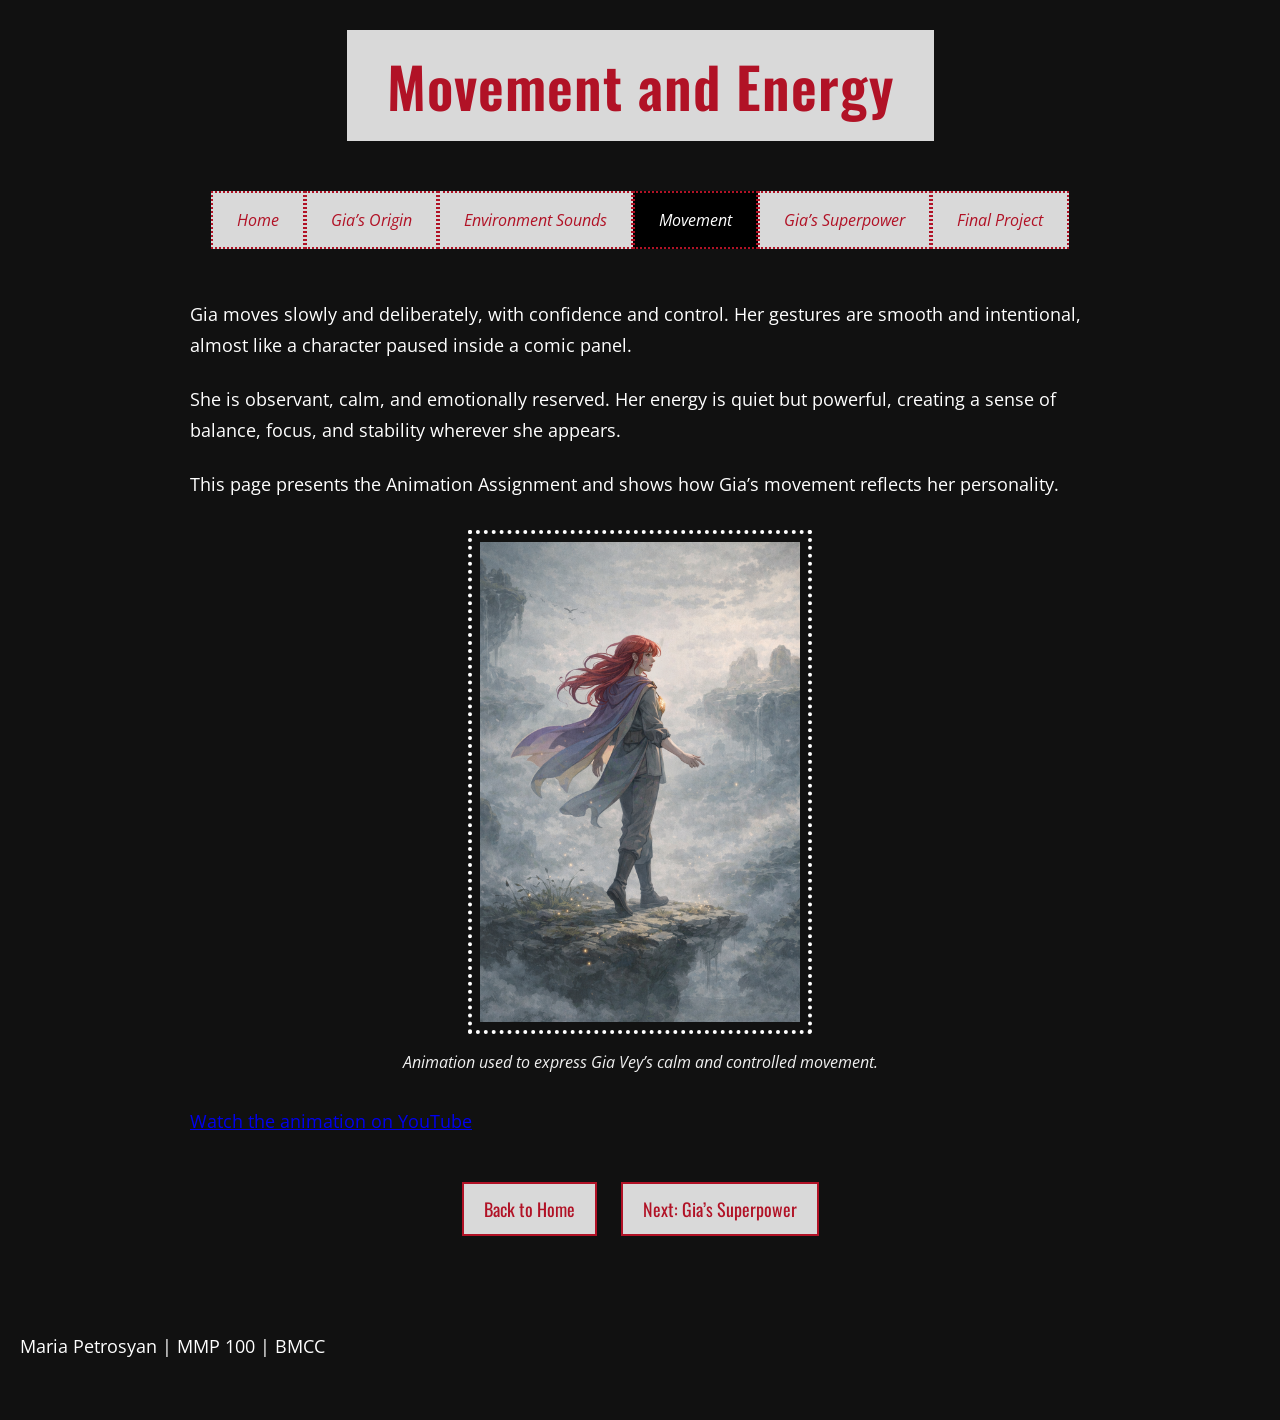
==== animation.html @ 20e10300 "Add files via upload" ====
<!DOCTYPE html>
<html>
<head>
	<meta charset="utf-8">
	<meta name="viewport" content="width=device-width, initial-scale=1">
	<title>Gia’s Movement</title>
	<link rel="stylesheet" type="text/css" href="style.css">
</head>
<body>

<header>
	<h1>Movement and Energy</h1>
</header>

<nav>
	<ul>
		<li><a href="index.html">Home</a></li>
		<li><a href="landscape.html">Gia’s Origin</a></li>
		<li><a href="audio.html">Environment Sounds</a></li>
		<li><a href="animation.html" class="active">Movement</a></li>
		<li><a href="programming.html">Gia’s Superpower</a></li>
		<li><a href="final.html">Final Project</a></li>
	</ul>
</nav>

<main>
	<p>
	Gia moves slowly and deliberately, with confidence and control. Her gestures are smooth and intentional, almost like a character paused inside a comic panel.
</p>

<p>
	She is observant, calm, and emotionally reserved. Her energy is quiet but powerful, creating a sense of balance, focus, and stability wherever she appears.
</p>

<p>
	This page presents the Animation Assignment and shows how Gia’s movement reflects her personality.
</p>

	<img src="images/movement.png" alt="Gia Vey movement image">

	<p class="caption">Animation used to express Gia Vey’s calm and controlled movement.</p>

	<p>
		<a href="https://www.youtube.com/watch?v=82KB8A8bbeM" target="_blank">
			Watch the animation on YouTube
		</a>
	</p>

	<div class="page-links">
		<a href="index.html">Back to Home</a>
		<a href="programming.html">Next: Gia’s Superpower</a>
	</div>
</main>

<footer>
	<p>Maria Petrosyan | MMP 100 | BMCC</p>
</footer>

</body>
</html>
---- style.css ----
@import url('https://fonts.googleapis.com/css2?family=Oswald:wght@400;600&family=Open+Sans:wght@400;600&display=swap');

body {
	background-color: #111111;
	margin: 0;
	padding: 0;
	color: #ffffff;
	font-family: 'Open Sans', sans-serif;
}

header {
	text-align: center;
	padding-top: 30px;
}

h1 {
	color: #b11226;
	font-family: 'Oswald', sans-serif;
	font-size: 56px;
	font-weight: 600;
	background-color: #d9d9d9;
	display: inline-block;
	padding: 14px 40px;
	margin: 0 auto 30px auto;
	letter-spacing: 1px;
}

nav {
	text-align: center;
	margin: 20px auto 40px auto;
}

nav ul {
	list-style: none;
	padding: 0;
	margin: 0 auto;
	display: inline-flex;
	flex-wrap: wrap;
	justify-content: center;
	background-color: #d9d9d9;
}

nav ul li {
	margin: 0;
}

nav ul li a {
	display: block;
	padding: 16px 24px;
	color: #b11226;
	text-decoration: none;
	font-size: 16px;
	font-family: 'Open Sans', sans-serif;
	font-style: italic;
	border: 2px dotted #b11226;
	transition: 0.3s ease;
}

nav ul li a:hover {
	background-color: #000000;
	color: #ffffff;
}

nav ul li a.active {
	background-color: #000000;
	color: #ffffff;
}

main {
	max-width: 900px;
	margin: 0 auto;
	padding: 10px 20px 40px 20px;
	text-align: center;
}

p {
	font-size: 18px;
	line-height: 1.7;
	margin: 0 auto 24px auto;
	text-align: left;
}

img {
	display: block;
	margin: 30px auto 15px auto;
	max-width: 100%;
	width: 320px;
	height: auto;
	border: 4px dotted #ffffff;
	padding: 8px;
	background-color: transparent;
}

iframe {
	display: block;
	margin: 30px auto 20px auto;
	max-width: 100%;
	border: none;
}

.caption {
	text-align: center;
	font-size: 16px;
	font-style: italic;
	margin-top: 10px;
	margin-bottom: 30px;
	color: #f0f0f0;
}

.page-links {
	text-align: center;
	margin: 35px 0 20px 0;
}

.page-links a {
	display: inline-block;
	margin: 10px;
	padding: 12px 20px;
	background-color: #d9d9d9;
	color: #b11226;
	text-decoration: none;
	font-family: 'Oswald', sans-serif;
	font-size: 18px;
	border: 2px solid #b11226;
	transition: 0.3s ease;
}

.page-links a:hover {
	background-color: #b11226;
	color: #ffffff;
}

footer {
	text-align: center;
	padding: 25px 20px 35px 20px;
	font-size: 16px;
	color: #ffffff;
}
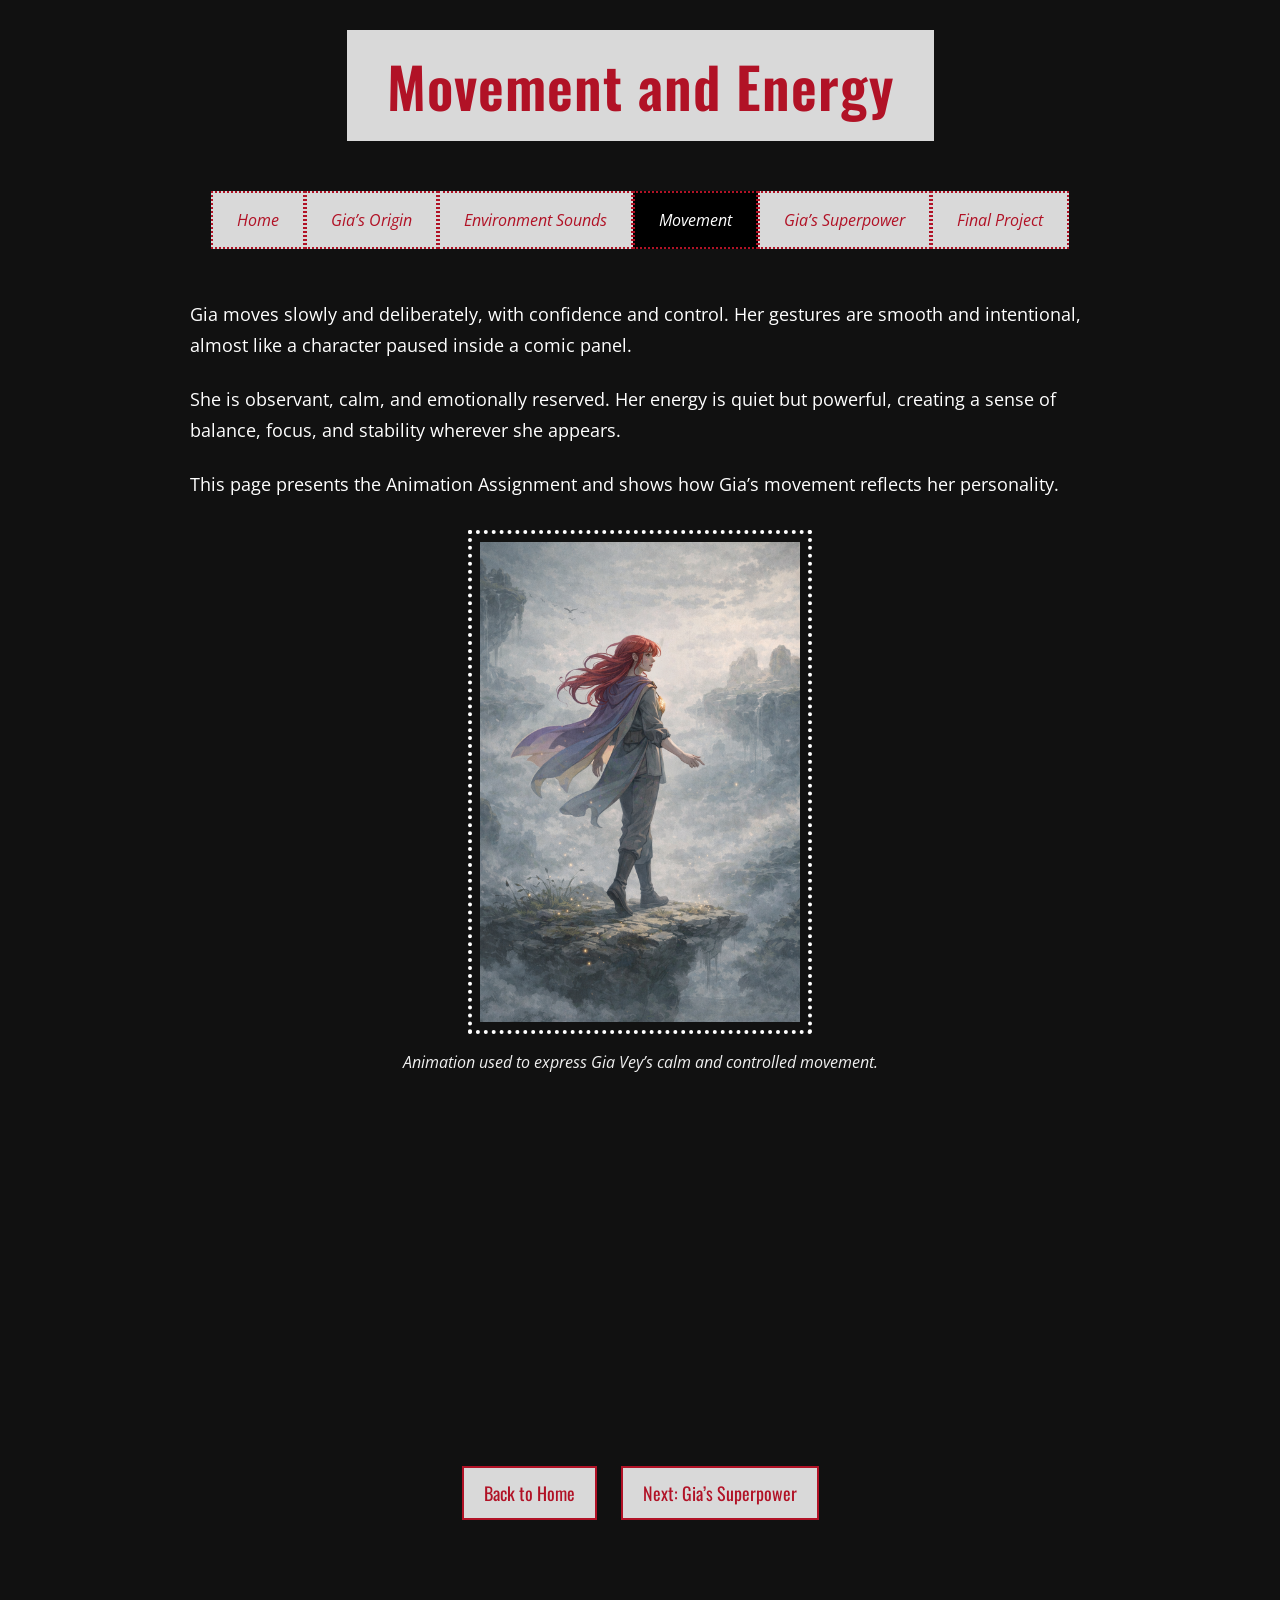
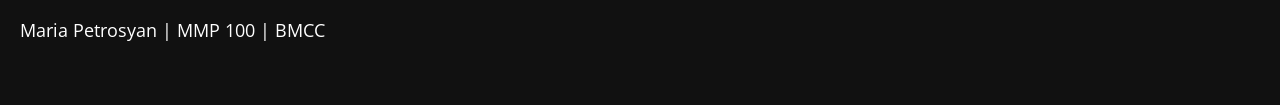
==== commit 4fbce996: "Update animation.html" ====
--- a/animation.html
+++ b/animation.html
@@ -41,9 +41,7 @@
 	<p class="caption">Animation used to express Gia Vey’s calm and controlled movement.</p>
 
 	<p>
-		<a href="https://www.youtube.com/watch?v=82KB8A8bbeM" target="_blank">
-			Watch the animation on YouTube
-		</a>
+		<iframe width="560" height="315" src="https://www.youtube.com/embed/fWbEpP3WDdQ?si=c4VV4lBC1PCk930h" title="YouTube video player" frameborder="0" allow="accelerometer; autoplay; clipboard-write; encrypted-media; gyroscope; picture-in-picture; web-share" referrerpolicy="strict-origin-when-cross-origin" allowfullscreen></iframe>
 	</p>
 
 	<div class="page-links">
@@ -57,4 +55,4 @@
 </footer>
 
 </body>
-</html>+</html>
